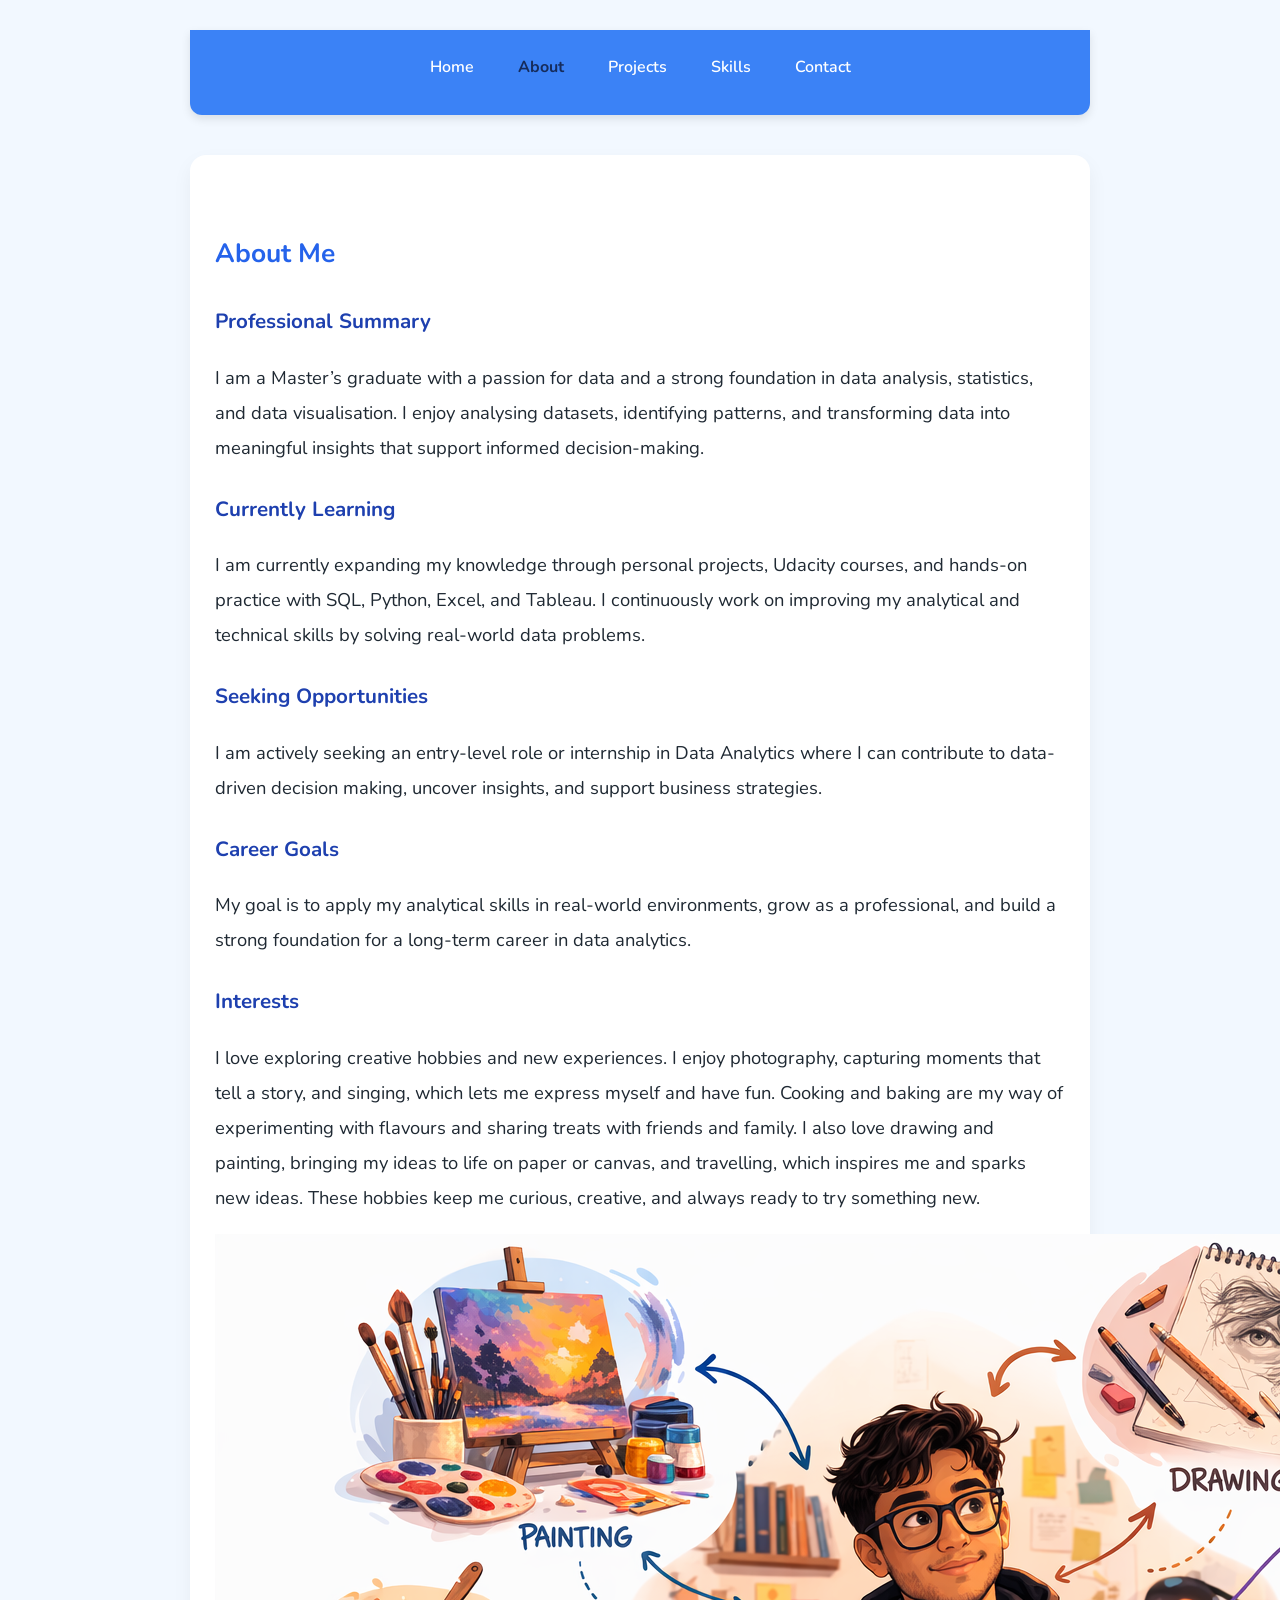
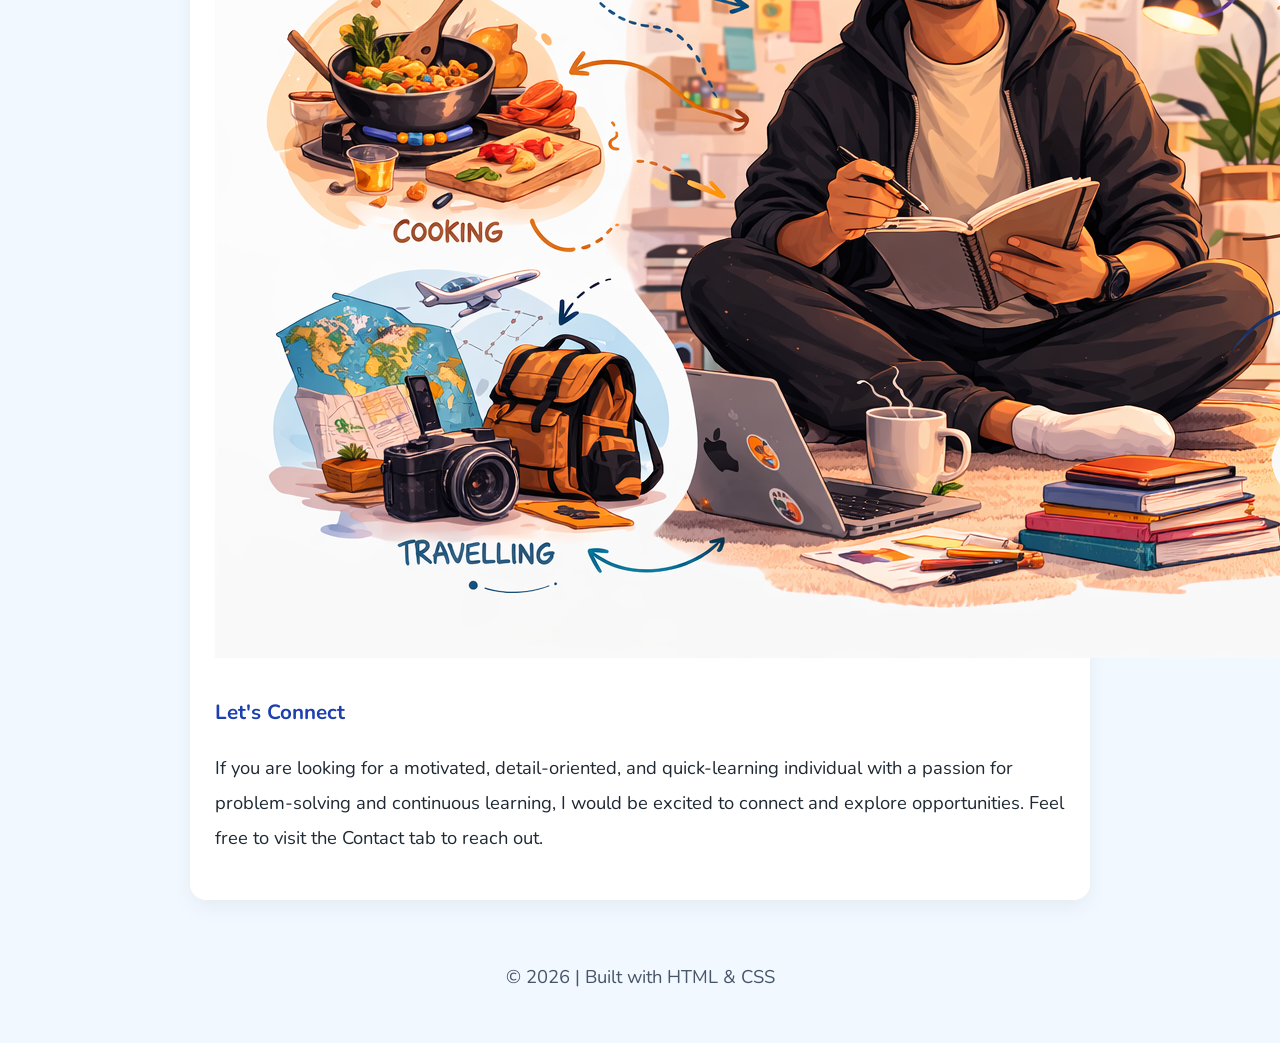
==== about.html @ 73676cb7 "Update about.html" ====
<!DOCTYPE html>
<html lang="en">
<head>
  <link rel="stylesheet" href="style.css">
  <meta charset="UTF-8">
  <title> Prakash Sivaprakasam | About Me </title>
  <meta name="viewport" content="width=device-width, initial-scale=1.0">
</head>

<body>
  <header>
    <nav class="top-nav">
      <ul>
        <li><a href="index.html">Home</a></li>
        <li><a href="about.html"class="active">About</a></li>
        <li><a href="projects.html">Projects</a></li>
        <li><a href="skills.html">Skills</a></li>
        <li><a href="contact.html">Contact</a></li>
      </ul>
    </nav>
  </header>

 <section>
    <h2>About Me</h2>
      <h3>Professional Summary</h3>
        <p>I am a Master’s graduate with a passion for data and a strong foundation in data analysis, statistics, and data visualisation. I enjoy analysing datasets, identifying patterns, and transforming data into meaningful insights that support informed decision-making.</p>

      <h3>Currently Learning</h3>
        <p>I am currently expanding my knowledge through personal projects, Udacity courses, and hands-on practice with SQL, Python, Excel, and Tableau. I continuously work on improving my analytical and technical skills by solving real-world data problems.<p>

      <h3>Seeking Opportunities</h3>
        <p>I am actively seeking an entry-level role or internship in Data Analytics where I can contribute to data-driven decision making, uncover insights, and support business strategies.<p>

      <h3>Career Goals</h3>
        <p>My goal is to apply my analytical skills in real-world environments, grow as a professional, and build a strong foundation for a long-term career in data analytics.<p>
      
      <h3>Interests</h3>
        <p>I love exploring creative hobbies and new experiences. I enjoy photography, capturing moments that tell a story, and singing, which lets me express myself and have fun. Cooking and baking are my way of experimenting with flavours and sharing treats with friends and family. I also love drawing and painting, bringing my ideas to life on paper or canvas, and travelling, which inspires me and sparks new ideas. These hobbies keep me curious, creative, and always ready to try something new.</p>
        
      <div class="about-section">
       <img src="my_hobbies.png" alt="My hobbies" class="about-img">
      </div>
      
      <h3>Let's Connect</h3>
        <p>If you are looking for a motivated, detail-oriented, and quick-learning individual with a passion for problem-solving and continuous learning, I would be excited to connect and explore opportunities. Feel free to visit the Contact tab to reach out.<p>
  </section>
  <footer>
    <p>© 2026 | Built with HTML & CSS</p>
  </footer>
</body>
</html>
---- style.css ----
/* Import a friendlier, rounded font */
@import url('https://fonts.googleapis.com/css2?family=Nunito:wght@400;600;700&display=swap');

/* Global styles */
body {
  font-family: 'Nunito', Arial, sans-serif; /* friendlier, rounded font */
  max-width: 900px;
  margin: auto;
  padding: 30px;
  line-height: 1.8; /* slightly more spacing for readability */
  font-size: 1.1rem; /* slightly bigger paragraphs */
  background-color: #f2f8ff; /* very light blue */
  color: #1f2933;
  border-radius: 8px; /* slight rounding effect */
}

.images {
  display: flex;
  justify-content: center;
  gap: 30px; /* space between images */
  margin-top: 40px;
}

.images img {
  width: 32%;        /* slightly less than 1/3 to allow spacing */
  max-width: 350px;  /* bigger than 250px */
  height: auto;      /* maintain aspect ratio */
  border-radius: 12px;
  object-fit: cover;
}

.my_hobbies-img {
    display: block;          /* puts image on its own line */
    max-width: 100%;         /* prevents image from exceeding container width */
    width: 100%;             /* scales image to container width */
    height: auto;            /* maintains aspect ratio */
    margin: 20px auto;       /* centers the image */
    border-radius: 12px;     /* optional rounded corners */
    box-shadow: 0 4px 15px rgba(0, 0, 0, 0.1); /* optional shadow */
}

/* Headings */
h1 {
  font-size: 2.8rem;
  color: #1e3a8a; /* deep blue */
}

h2 {
  color: #2563eb; /* blue */
  margin-top: 50px;
}

h3 {
  color: #1e40af;
  margin-top: 25px;
}

/* Paragraphs */
p {
  font-size: 1.15rem; /* slightly larger for readability */
  line-height: 1.9;
}

/* Sections */
section {
  background: #ffffff;
  padding: 25px;
  margin: 40px auto;   /* this centers the section */
  max-width: 1000px;   /* prevents it stretching across the page */
  border-radius: 16px;
  box-shadow: 0 8px 20px rgba(0, 0, 0, 0.05);
}

/* Horizontal line */
hr {
  border: none;
  height: 2px;
  background: #dbeafe;
  margin: 50px 0;
  border-radius: 2px; /* subtle rounding */
}

/* Links */
a {
  color: #2563eb;
  text-decoration: none;
  font-weight: 600;
}

a:hover {
  text-decoration: underline;
}

/* Footer / contact */
footer {
  text-align: center;
  margin-top: 60px;
  color: #475569;
  font-size: 1.05rem;
}

/* Top navigation - horizontal, responsive */
.top-nav {
  background-color: #3b82f6;
  padding: 15px 0;
  border-radius: 0 0 12px 12px;
  box-shadow: 0 4px 10px rgba(0,0,0,0.1);
}

.top-nav ul {
  list-style: none;
  display: flex;
  justify-content: center;
  gap: 20px; /* slightly smaller gap for responsiveness */
  margin: 0;
  padding: 0;
  flex-wrap: wrap; /* allows slight wrapping without breaking */
}

.top-nav li {
  text-align: center;
}

.top-nav a {
  position: relative;
  color: white;
  text-decoration: none;
  font-weight: 600;
  font-size: 1rem; /* slightly smaller on mobile */
  padding: 8px 12px;
  border-radius: 50px;
  transition: all 0.3s ease;
  overflow: hidden;
  z-index: 1;
  display: inline-block;
  white-space: nowrap; /* prevents text from breaking */
}

/* Bubble hover effect */
.top-nav a::before {
  content: "";
  position: absolute;
  top: 50%;
  left: 50%;
  width: 0;
  height: 0;
  background: rgba(255, 255, 255, 0.2);
  border-radius: 50%;
  transform: translate(-50%, -50%);
  transition: width 0.4s ease, height 0.4s ease;
  z-index: -1;
}

.top-nav a:hover::before {
  width: 150%;
  height: 300%;
}

/* Keep bubble color white on hover */
.top-nav a:hover {
  color: #ffffff;
}

/* Style for the active link in the navigation menu */
a.active {
    color: #162c5c;  /* Dark blue color */
    font-weight: bold; /* Optional: makes it stand out more */
    text-decoration: none; /* Optional: remove underline if any */
}

/* Mobile tweaks */
@media (max-width: 600px) {
  .top-nav a {
    font-size: 0.95rem; /* slightly smaller text */
    padding: 6px 10px;  /* slightly smaller padding */
  }

  .top-nav ul {
    gap: 12px; /* reduce spacing so tabs fit */
  }
}
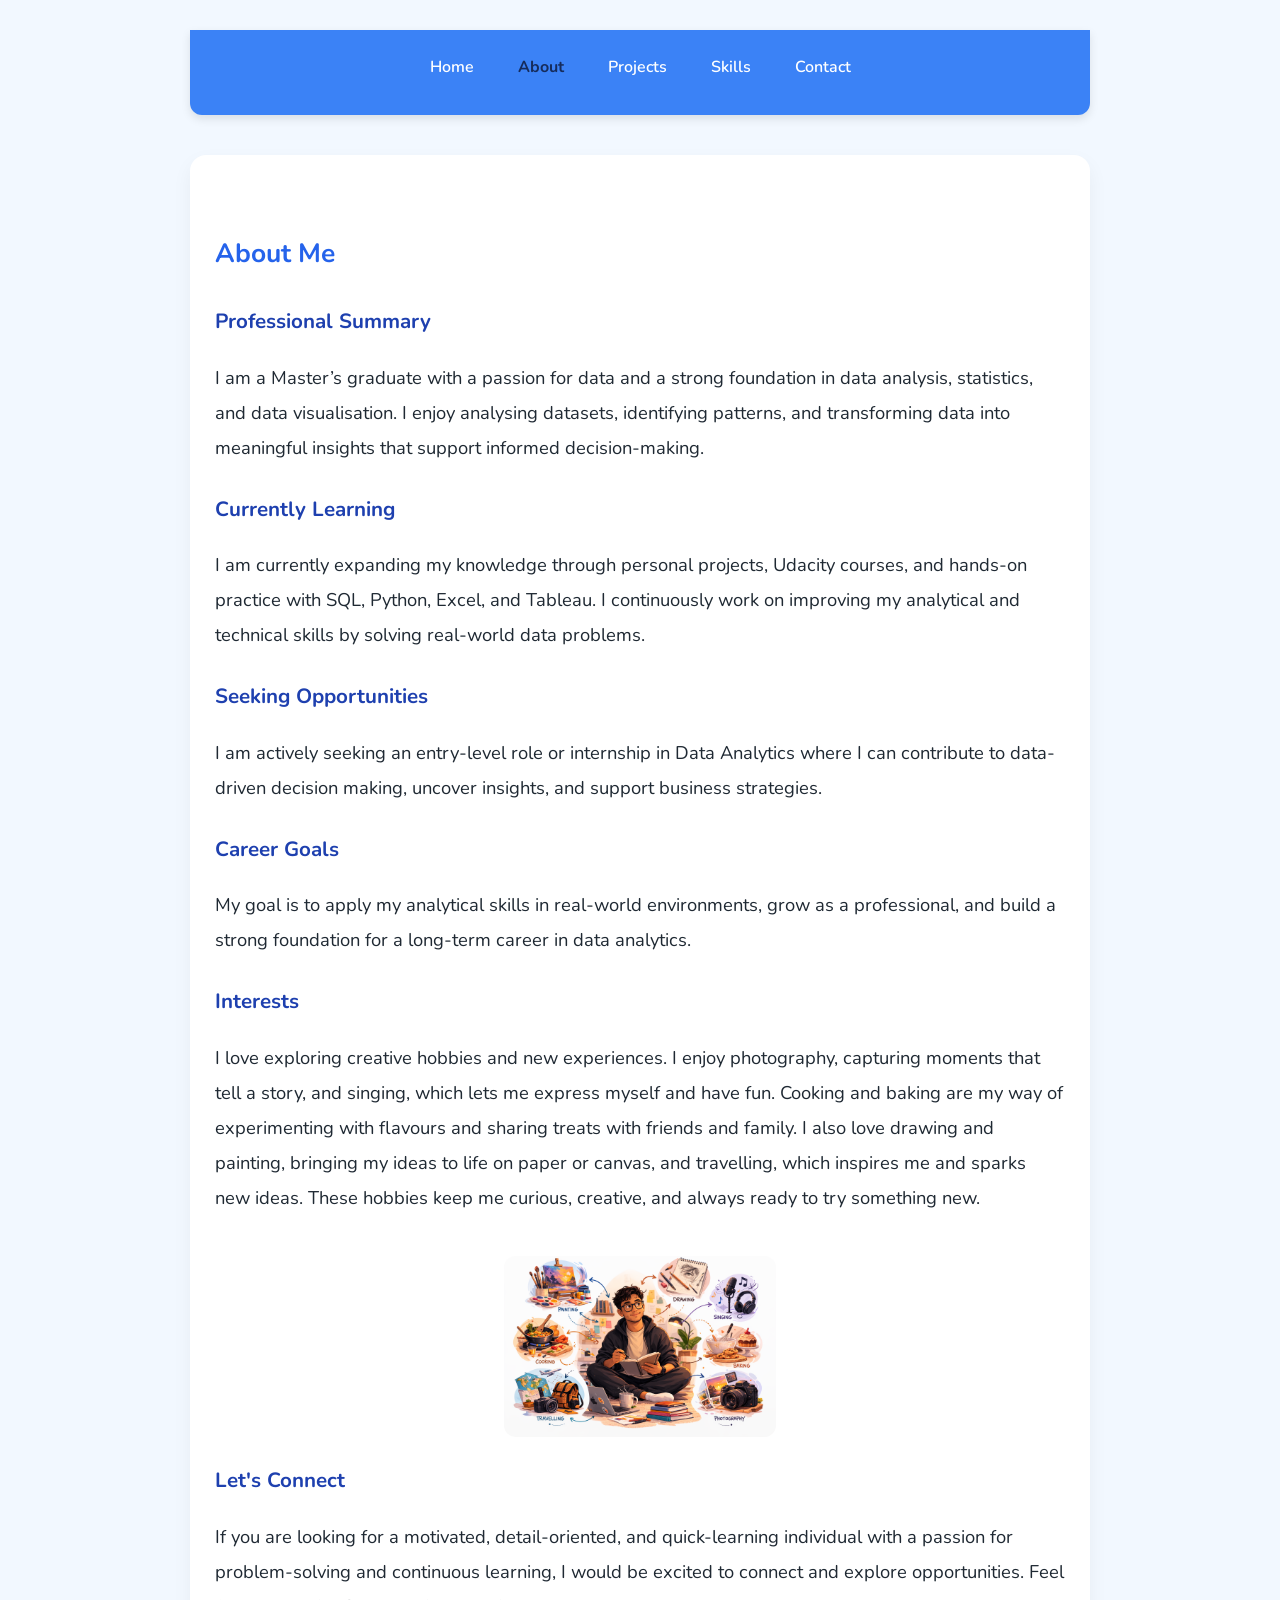
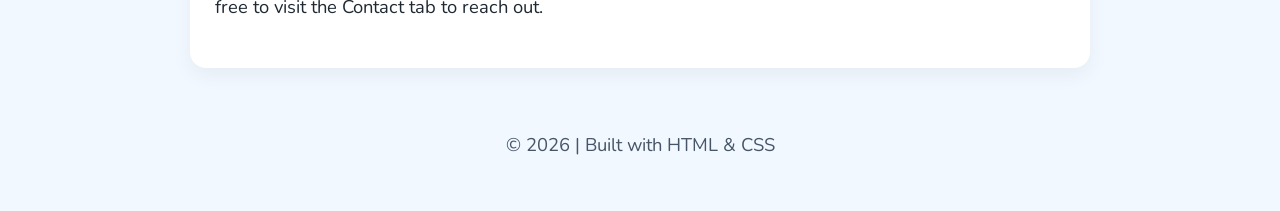
==== commit 1411629a: "Update about.html" ====
--- a/about.html
+++ b/about.html
@@ -38,7 +38,7 @@
       <h3>Interests</h3>
         <p>I love exploring creative hobbies and new experiences. I enjoy photography, capturing moments that tell a story, and singing, which lets me express myself and have fun. Cooking and baking are my way of experimenting with flavours and sharing treats with friends and family. I also love drawing and painting, bringing my ideas to life on paper or canvas, and travelling, which inspires me and sparks new ideas. These hobbies keep me curious, creative, and always ready to try something new.</p>
         
-      <div class="about-section">
+      <div class="images">
        <img src="my_hobbies.png" alt="My hobbies" class="about-img">
       </div>
       
--- a/style.css
+++ b/style.css
@@ -30,13 +30,14 @@
 }
 
 .my_hobbies-img {
-    display: block;          /* puts image on its own line */
-    max-width: 100%;         /* prevents image from exceeding container width */
-    width: 100%;             /* scales image to container width */
-    height: auto;            /* maintains aspect ratio */
-    margin: 20px auto;       /* centers the image */
-    border-radius: 12px;     /* optional rounded corners */
-    box-shadow: 0 4px 15px rgba(0, 0, 0, 0.1); /* optional shadow */
+    display: block;
+    width: 90%;           /* takes most of the section width */
+    max-width: none;      /* removes restrictive max-width */
+    height: auto;         /* preserves aspect ratio */
+    margin: 30px auto;    /* centers image with spacing */
+    border-radius: 12px;
+    box-shadow: 0 4px 15px rgba(0, 0, 0, 0.1);
+    object-fit: contain;  /* ensures the full image fits */
 }
 
 /* Headings */
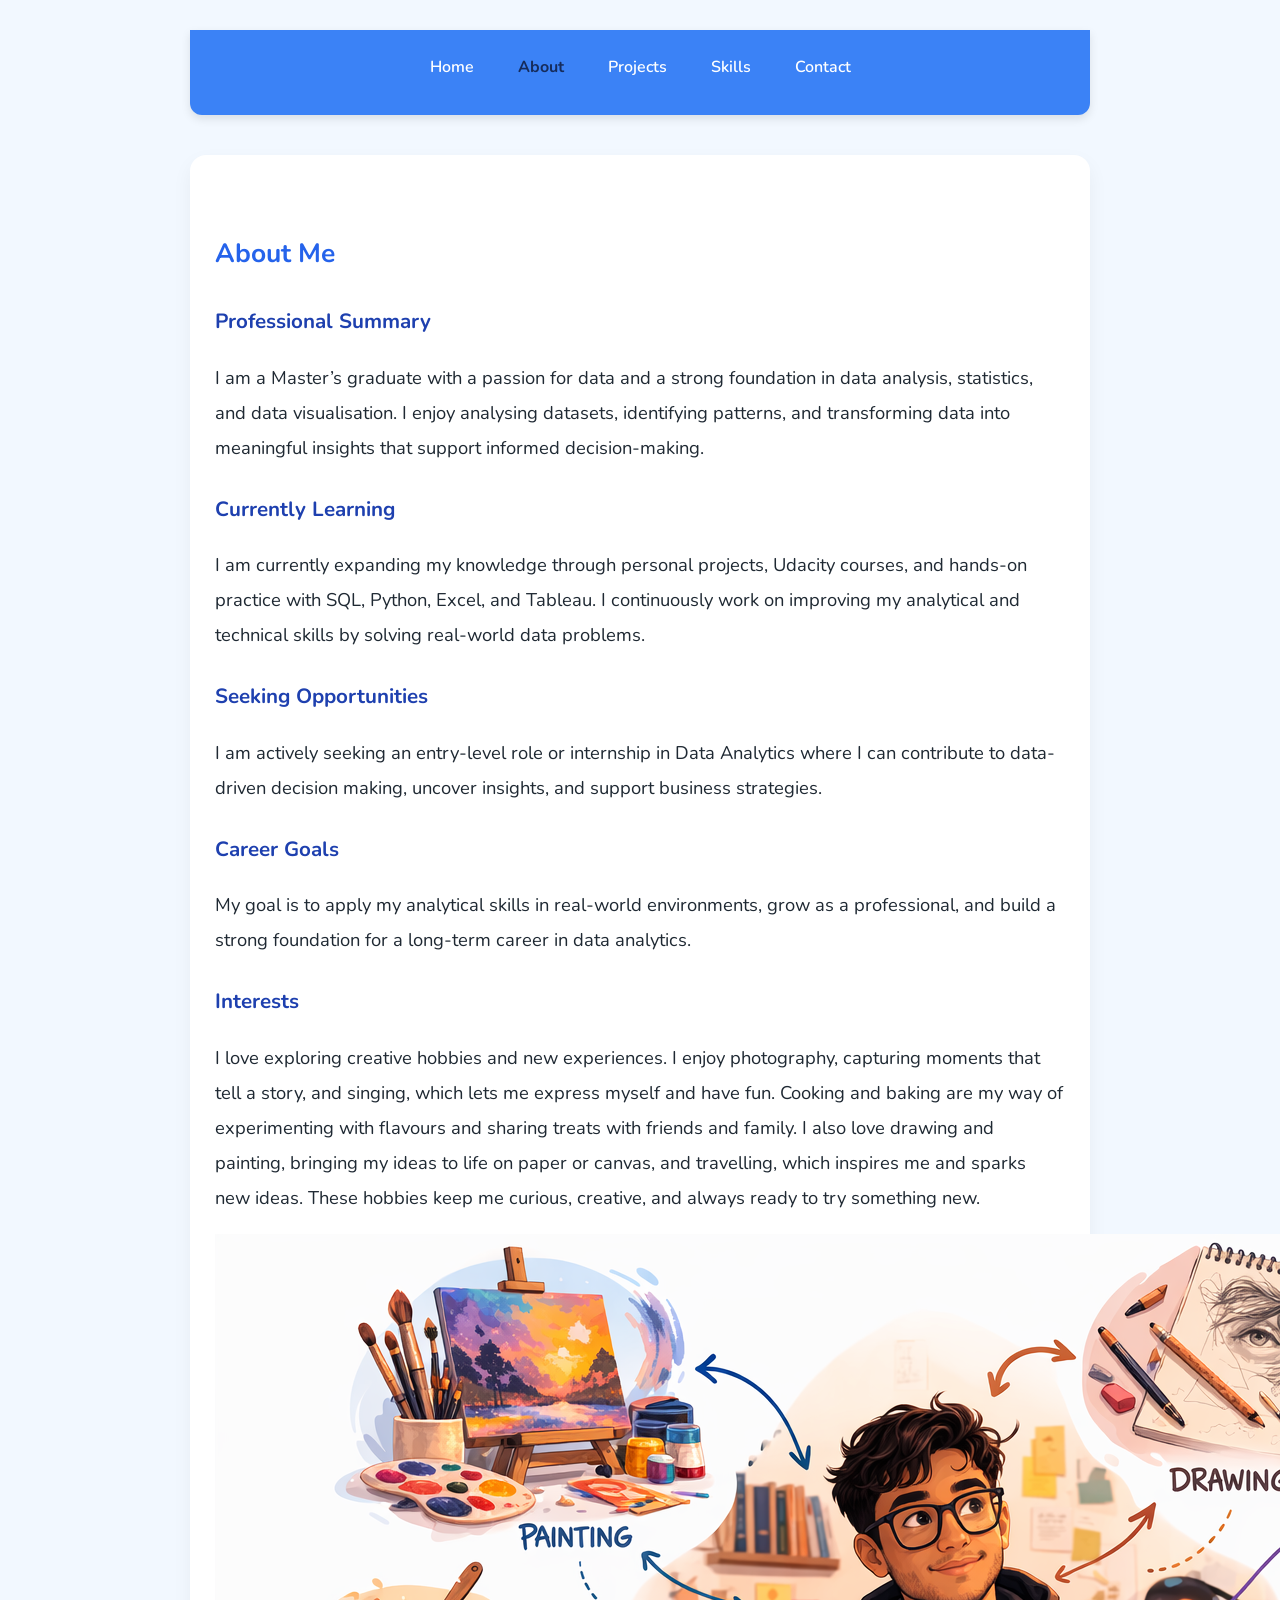
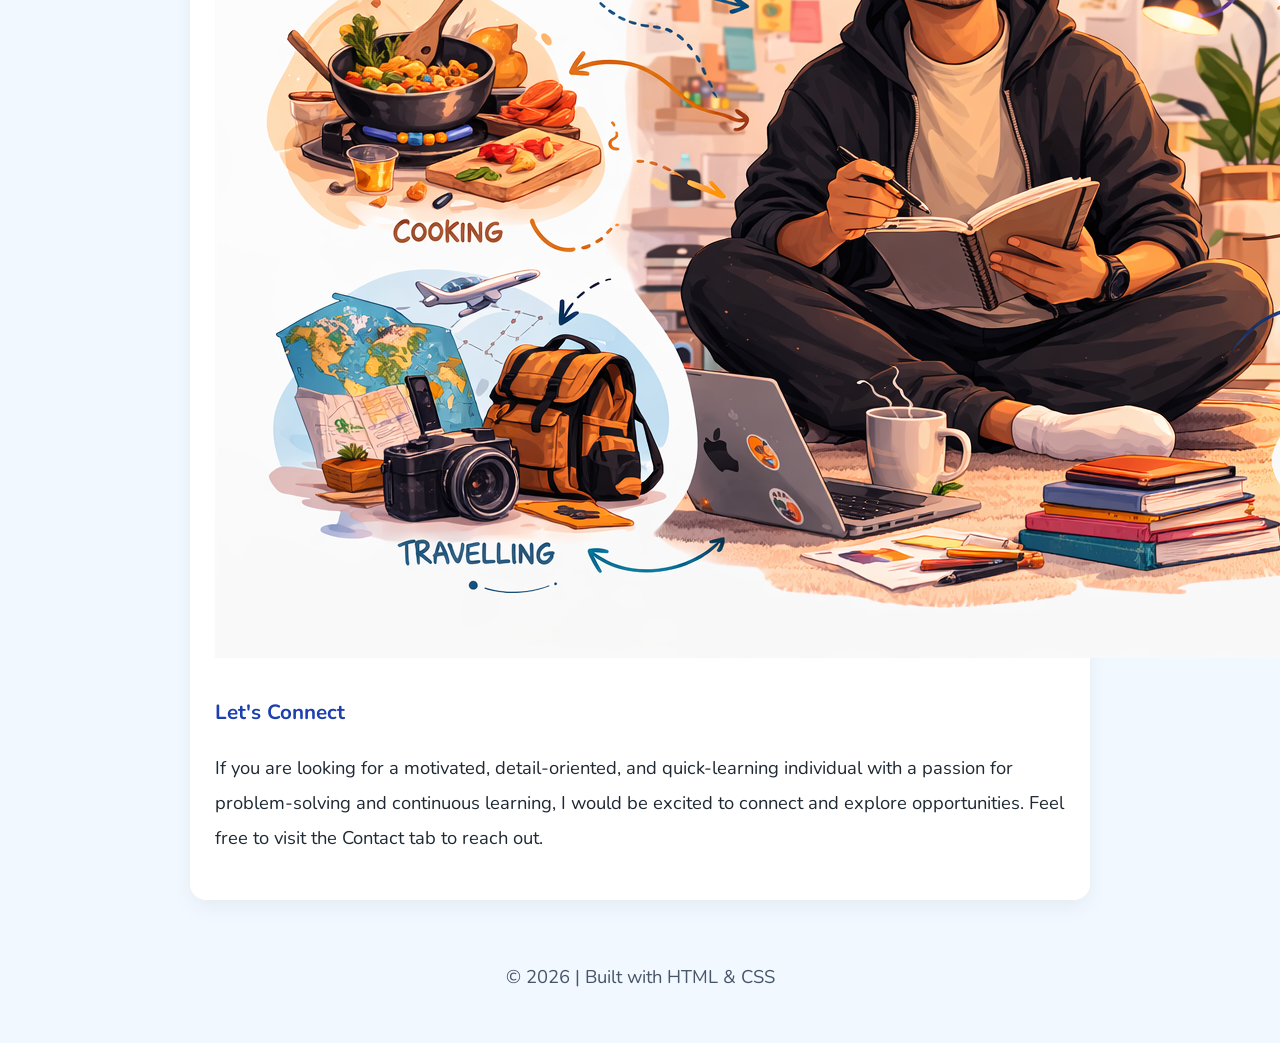
==== commit 4f6a916c: "Update about.html" ====
--- a/about.html
+++ b/about.html
@@ -37,11 +37,9 @@
       
       <h3>Interests</h3>
         <p>I love exploring creative hobbies and new experiences. I enjoy photography, capturing moments that tell a story, and singing, which lets me express myself and have fun. Cooking and baking are my way of experimenting with flavours and sharing treats with friends and family. I also love drawing and painting, bringing my ideas to life on paper or canvas, and travelling, which inspires me and sparks new ideas. These hobbies keep me curious, creative, and always ready to try something new.</p>
-        
-      <div class="images">
-       <img src="my_hobbies.png" alt="My hobbies" class="about-img">
-      </div>
-      
+       
+      <img src="my_hobbies.png" alt="My hobbies" class="about-img">
+   
       <h3>Let's Connect</h3>
         <p>If you are looking for a motivated, detail-oriented, and quick-learning individual with a passion for problem-solving and continuous learning, I would be excited to connect and explore opportunities. Feel free to visit the Contact tab to reach out.<p>
   </section>
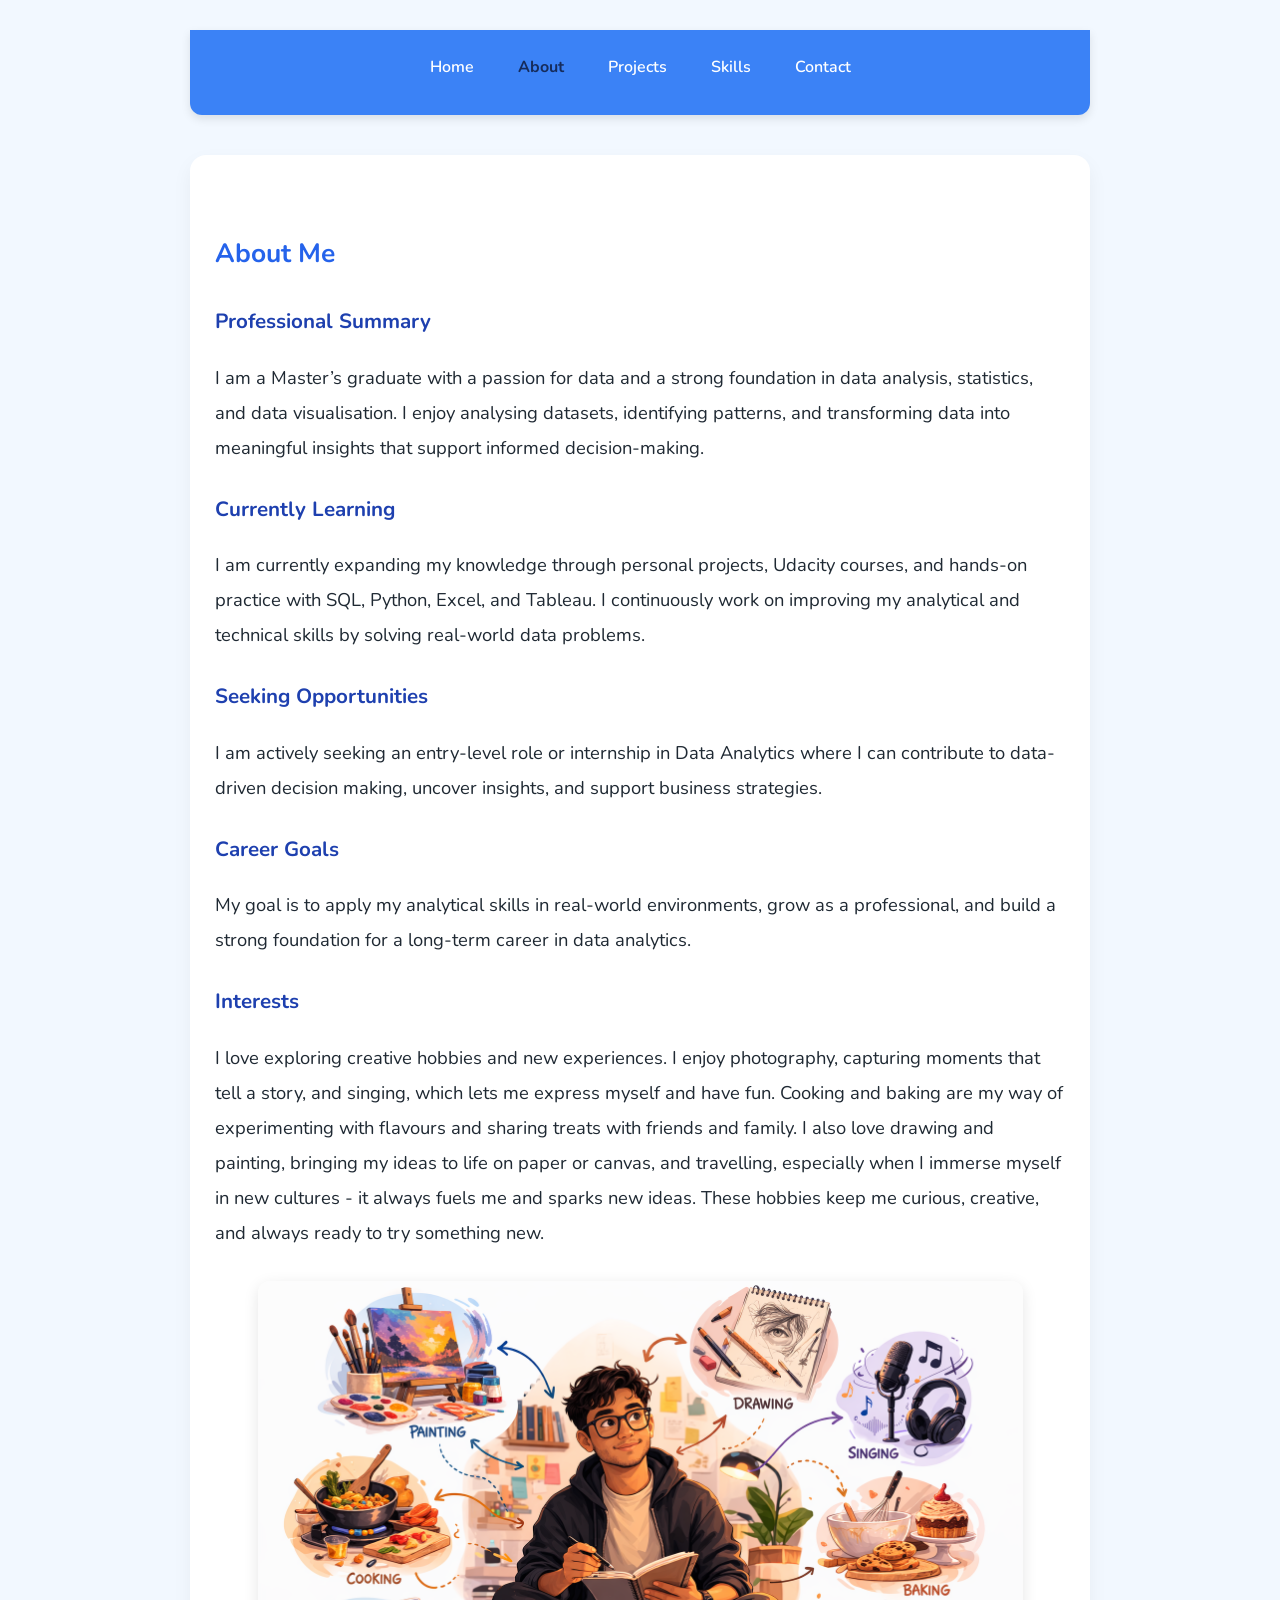
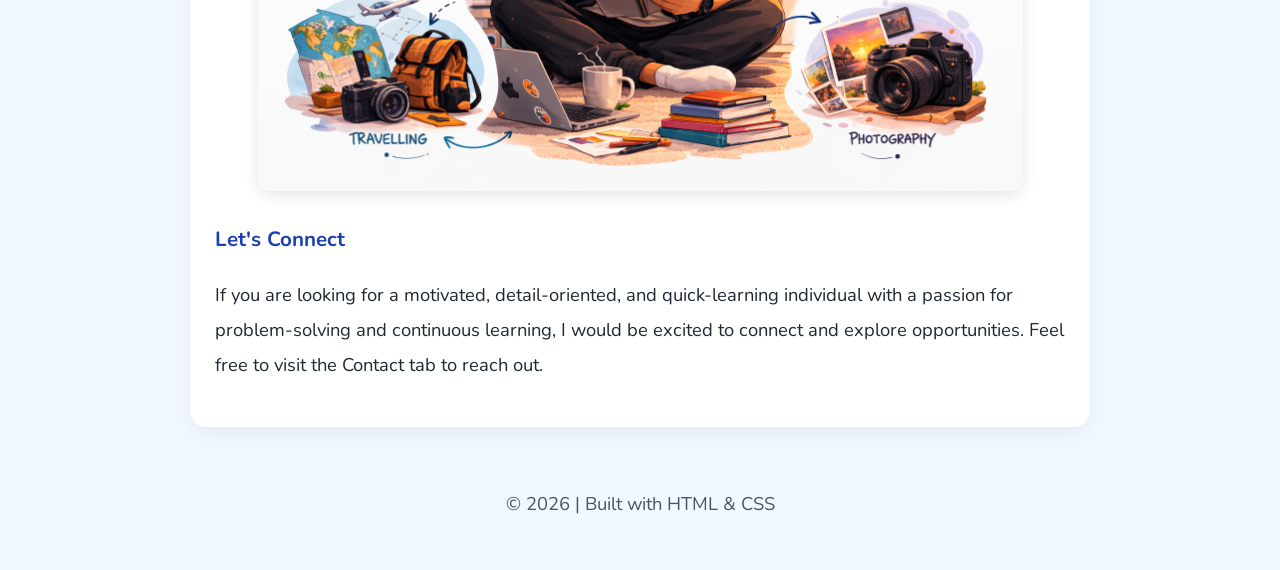
==== commit 9579f239: "Update about.html" ====
--- a/about.html
+++ b/about.html
@@ -36,7 +36,7 @@
         <p>My goal is to apply my analytical skills in real-world environments, grow as a professional, and build a strong foundation for a long-term career in data analytics.<p>
       
       <h3>Interests</h3>
-        <p>I love exploring creative hobbies and new experiences. I enjoy photography, capturing moments that tell a story, and singing, which lets me express myself and have fun. Cooking and baking are my way of experimenting with flavours and sharing treats with friends and family. I also love drawing and painting, bringing my ideas to life on paper or canvas, and travelling, which inspires me and sparks new ideas. These hobbies keep me curious, creative, and always ready to try something new.</p>
+        <p>I love exploring creative hobbies and new experiences. I enjoy photography, capturing moments that tell a story, and singing, which lets me express myself and have fun. Cooking and baking are my way of experimenting with flavours and sharing treats with friends and family. I also love drawing and painting, bringing my ideas to life on paper or canvas, and travelling, especially when I immerse myself in new cultures - it always fuels me and sparks new ideas. These hobbies keep me curious, creative, and always ready to try something new.</p>
        
       <img src="my_hobbies.png" alt="My hobbies" class="about-img">
    
--- a/style.css
+++ b/style.css
@@ -27,17 +27,39 @@
   height: auto;      /* maintain aspect ratio */
   border-radius: 12px;
   object-fit: cover;
-}
-
-.my_hobbies-img {
+  box-shadow: 0 4px 15px rgba(0,0,0,0.1);
+}
+
+.about-img {
     display: block;
-    width: 90%;           /* takes most of the section width */
-    max-width: none;      /* removes restrictive max-width */
-    height: auto;         /* preserves aspect ratio */
-    margin: 30px auto;    /* centers image with spacing */
+    width: 90%;           /* adjust as needed */
+    max-width: none;      /* allows image to grow */
+    height: auto;
+    margin: 30px auto;    /* centers image */
     border-radius: 12px;
-    box-shadow: 0 4px 15px rgba(0, 0, 0, 0.1);
-    object-fit: contain;  /* ensures the full image fits */
+    box-shadow: 0 4px 15px rgba(0,0,0,0.1);
+    object-fit: contain;
+}
+.contact-img {
+    display: block;
+    width: 60%;           /* scales image to 90% of container */
+    max-width: 100%;       /* ensures it doesn’t overflow container */
+    height: auto;          /* maintains aspect ratio */
+    margin: 30px auto;     /* centers the image */
+    border-radius: 12px;
+    box-shadow: 0 4px 15px rgba(0,0,0,0.1);
+    object-fit: contain;   /* scales image without cropping */
+}
+
+.skills-img {
+    display: block;
+    width: 60%;           /* scales image to 90% of container */
+    max-width: 100%;       /* ensures it doesn’t overflow container */
+    height: auto;          /* maintains aspect ratio */
+    margin: 30px auto;     /* centers the image */
+    border-radius: 12px;
+    box-shadow: 0 4px 15px rgba(0,0,0,0.1);
+    object-fit: contain;   /* scales image without cropping */
 }
 
 /* Headings */
@@ -54,6 +76,11 @@
 h3 {
   color: #1e40af;
   margin-top: 25px;
+}
+
+h4 {
+  color: #3b82f6;   /* lighter blue to follow the hierarchy */
+  margin-top: 15px;
 }
 
 /* Paragraphs */
@@ -169,6 +196,10 @@
     text-decoration: none; /* Optional: remove underline if any */
 }
 
+html {
+  overflow-y: scroll;
+}
+
 /* Mobile tweaks */
 @media (max-width: 600px) {
   .top-nav a {
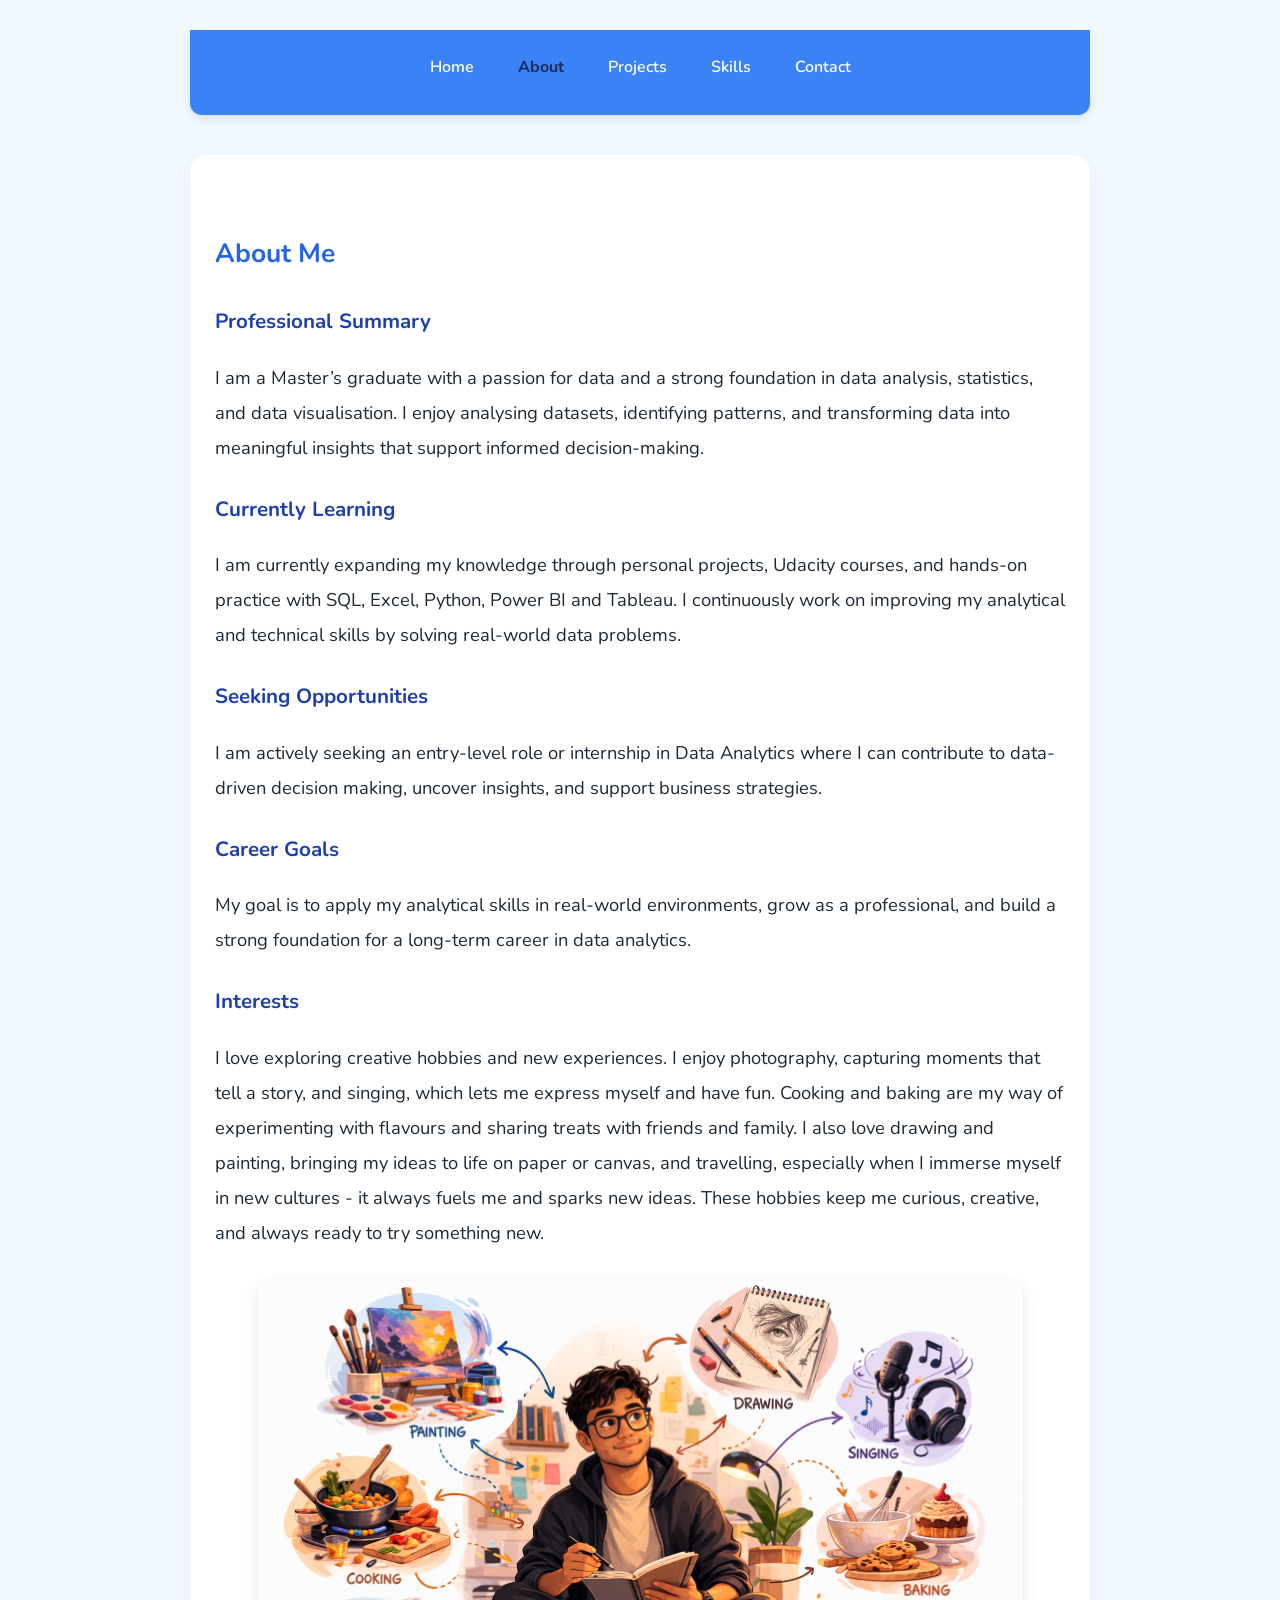
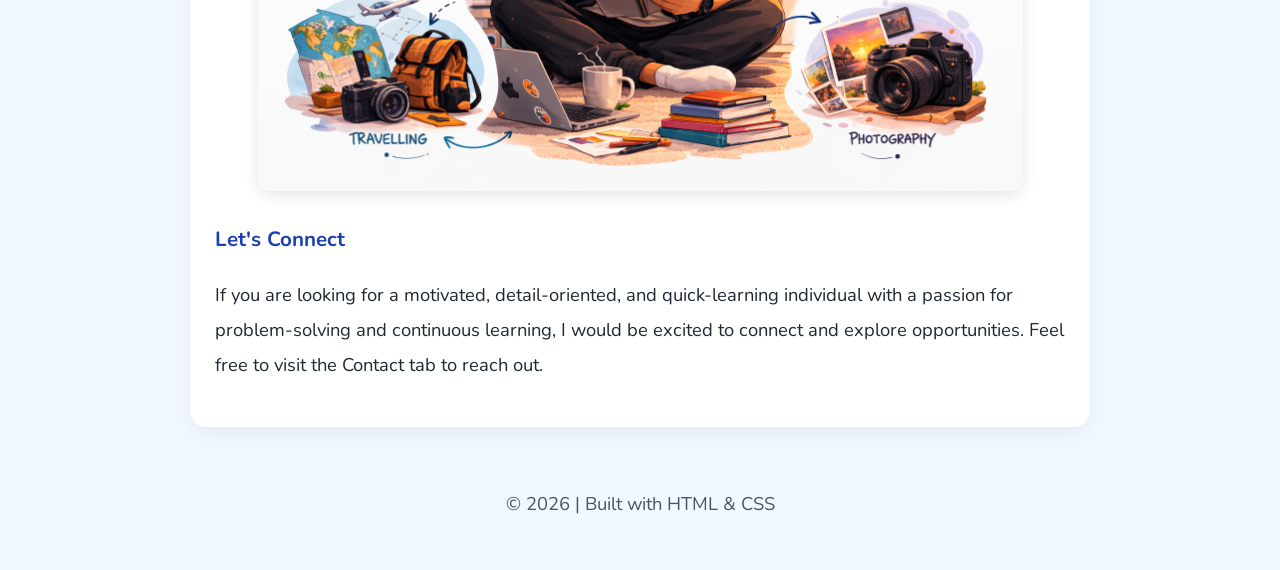
==== commit 106baf12: "Add Power BI to currently learning section Updated the list of tools in the learning section to incl" ====
--- a/about.html
+++ b/about.html
@@ -27,7 +27,7 @@
         <p>I am a Master’s graduate with a passion for data and a strong foundation in data analysis, statistics, and data visualisation. I enjoy analysing datasets, identifying patterns, and transforming data into meaningful insights that support informed decision-making.</p>
 
       <h3>Currently Learning</h3>
-        <p>I am currently expanding my knowledge through personal projects, Udacity courses, and hands-on practice with SQL, Python, Excel, and Tableau. I continuously work on improving my analytical and technical skills by solving real-world data problems.<p>
+        <p>I am currently expanding my knowledge through personal projects, Udacity courses, and hands-on practice with SQL, Excel, Python, Power BI and Tableau. I continuously work on improving my analytical and technical skills by solving real-world data problems.<p>
 
       <h3>Seeking Opportunities</h3>
         <p>I am actively seeking an entry-level role or internship in Data Analytics where I can contribute to data-driven decision making, uncover insights, and support business strategies.<p>
--- a/style.css
+++ b/style.css
@@ -113,6 +113,8 @@
   color: #2563eb;
   text-decoration: none;
   font-weight: 600;
+  word-break: break-word;   /* Break long words/URLs */
+  overflow-wrap: anywhere;  /* Ensures even very long words wrap */
 }
 
 a:hover {
@@ -211,3 +213,14 @@
     gap: 12px; /* reduce spacing so tabs fit */
   }
 }
+
+section ul {
+    padding: 0;
+    margin: 0;
+    list-style: none;
+}
+
+section ul li {
+    word-wrap: break-word;    /* wrap long content */
+    overflow-wrap: anywhere;   /* extra safety for long URLs */
+}
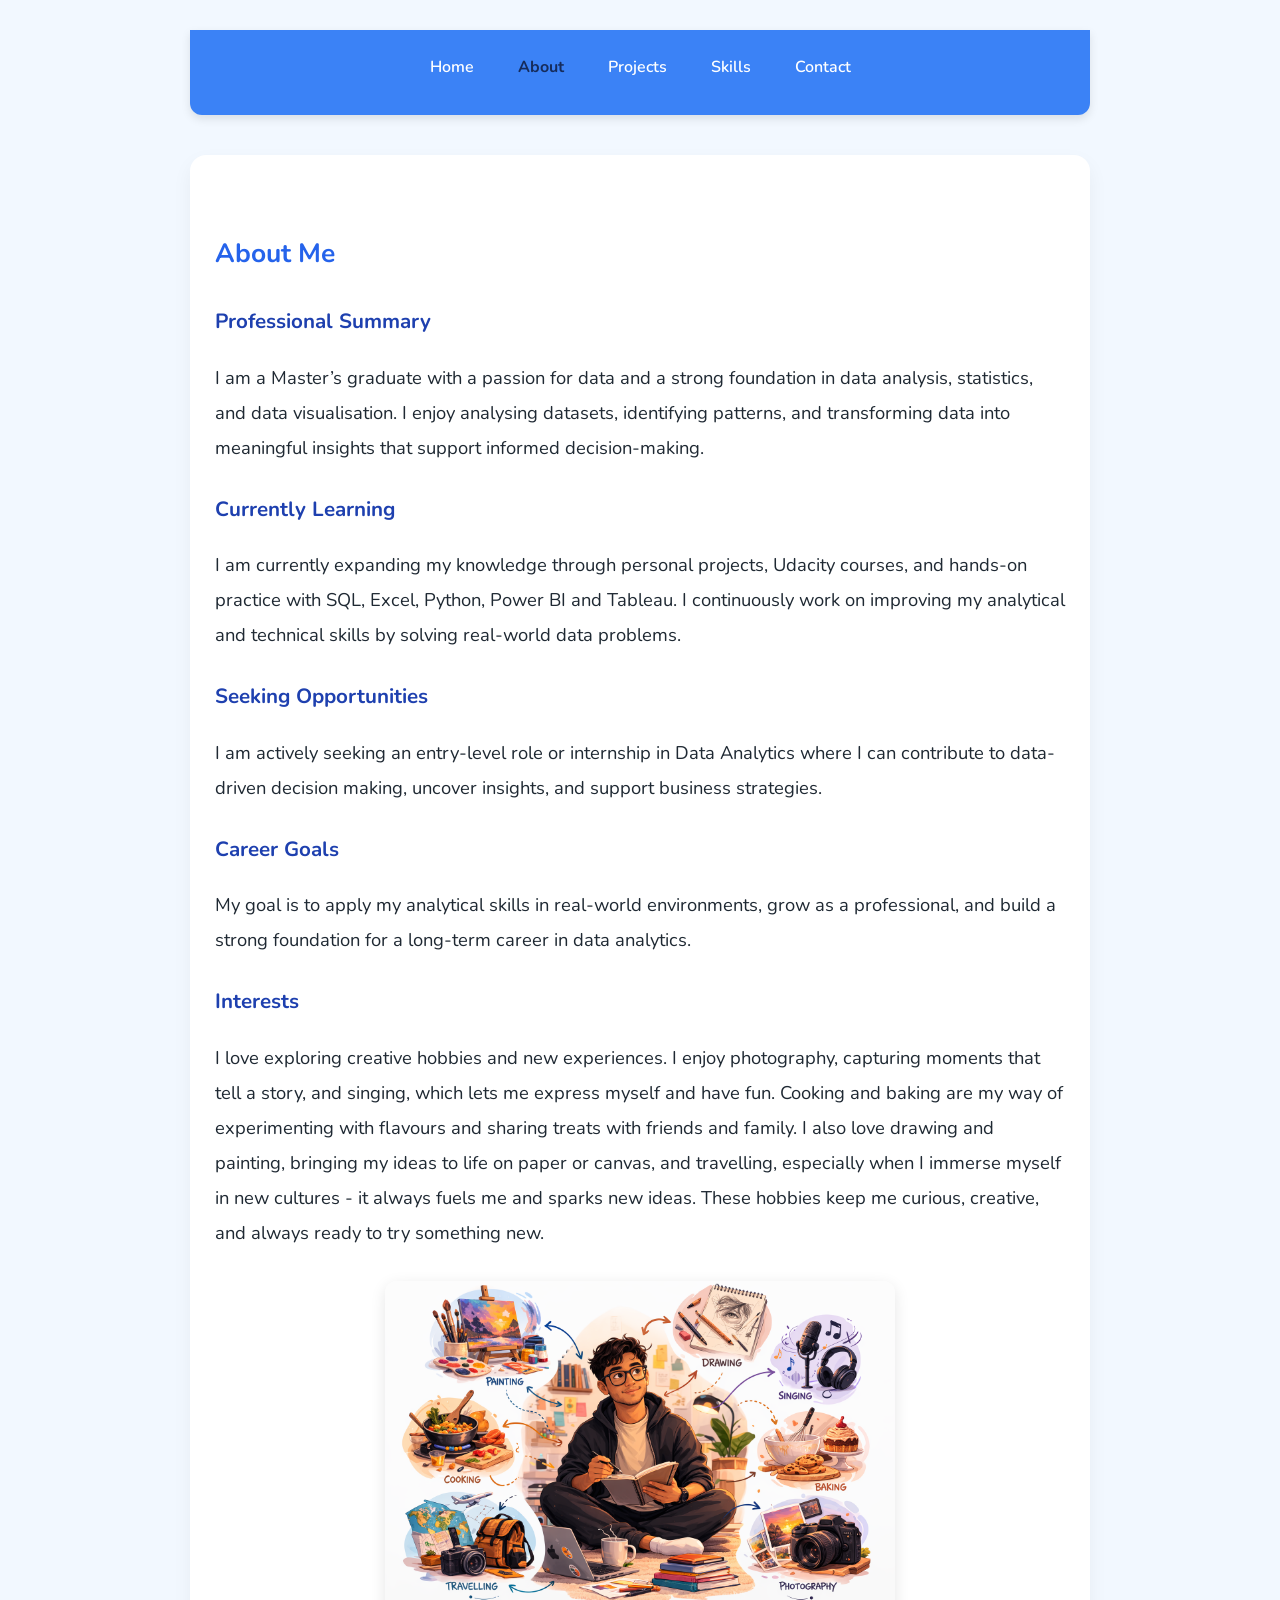
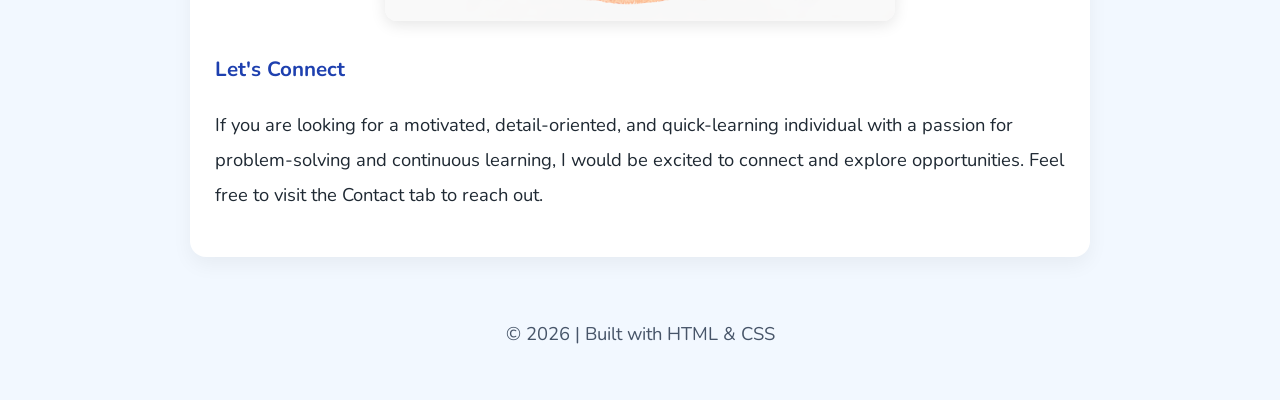
==== commit 0f050d44: "Update image class for hobbies section" ====
--- a/about.html
+++ b/about.html
@@ -38,7 +38,7 @@
       <h3>Interests</h3>
         <p>I love exploring creative hobbies and new experiences. I enjoy photography, capturing moments that tell a story, and singing, which lets me express myself and have fun. Cooking and baking are my way of experimenting with flavours and sharing treats with friends and family. I also love drawing and painting, bringing my ideas to life on paper or canvas, and travelling, especially when I immerse myself in new cultures - it always fuels me and sparks new ideas. These hobbies keep me curious, creative, and always ready to try something new.</p>
        
-      <img src="my_hobbies.png" alt="My hobbies" class="about-img">
+      <img src="images/my_hobbies.png" alt="My hobbies" class="pictures-img">
    
       <h3>Let's Connect</h3>
         <p>If you are looking for a motivated, detail-oriented, and quick-learning individual with a passion for problem-solving and continuous learning, I would be excited to connect and explore opportunities. Feel free to visit the Contact tab to reach out.<p>
--- a/style.css
+++ b/style.css
@@ -30,28 +30,7 @@
   box-shadow: 0 4px 15px rgba(0,0,0,0.1);
 }
 
-.about-img {
-    display: block;
-    width: 90%;           /* adjust as needed */
-    max-width: none;      /* allows image to grow */
-    height: auto;
-    margin: 30px auto;    /* centers image */
-    border-radius: 12px;
-    box-shadow: 0 4px 15px rgba(0,0,0,0.1);
-    object-fit: contain;
-}
-.contact-img {
-    display: block;
-    width: 60%;           /* scales image to 90% of container */
-    max-width: 100%;       /* ensures it doesn’t overflow container */
-    height: auto;          /* maintains aspect ratio */
-    margin: 30px auto;     /* centers the image */
-    border-radius: 12px;
-    box-shadow: 0 4px 15px rgba(0,0,0,0.1);
-    object-fit: contain;   /* scales image without cropping */
-}
-
-.skills-img {
+.pictures-img {
     display: block;
     width: 60%;           /* scales image to 90% of container */
     max-width: 100%;       /* ensures it doesn’t overflow container */
@@ -202,6 +181,11 @@
   overflow-y: scroll;
 }
 
+ul {
+  list-style-type: disc;
+  padding-left: 20px;
+}
+
 /* Mobile tweaks */
 @media (max-width: 600px) {
   .top-nav a {
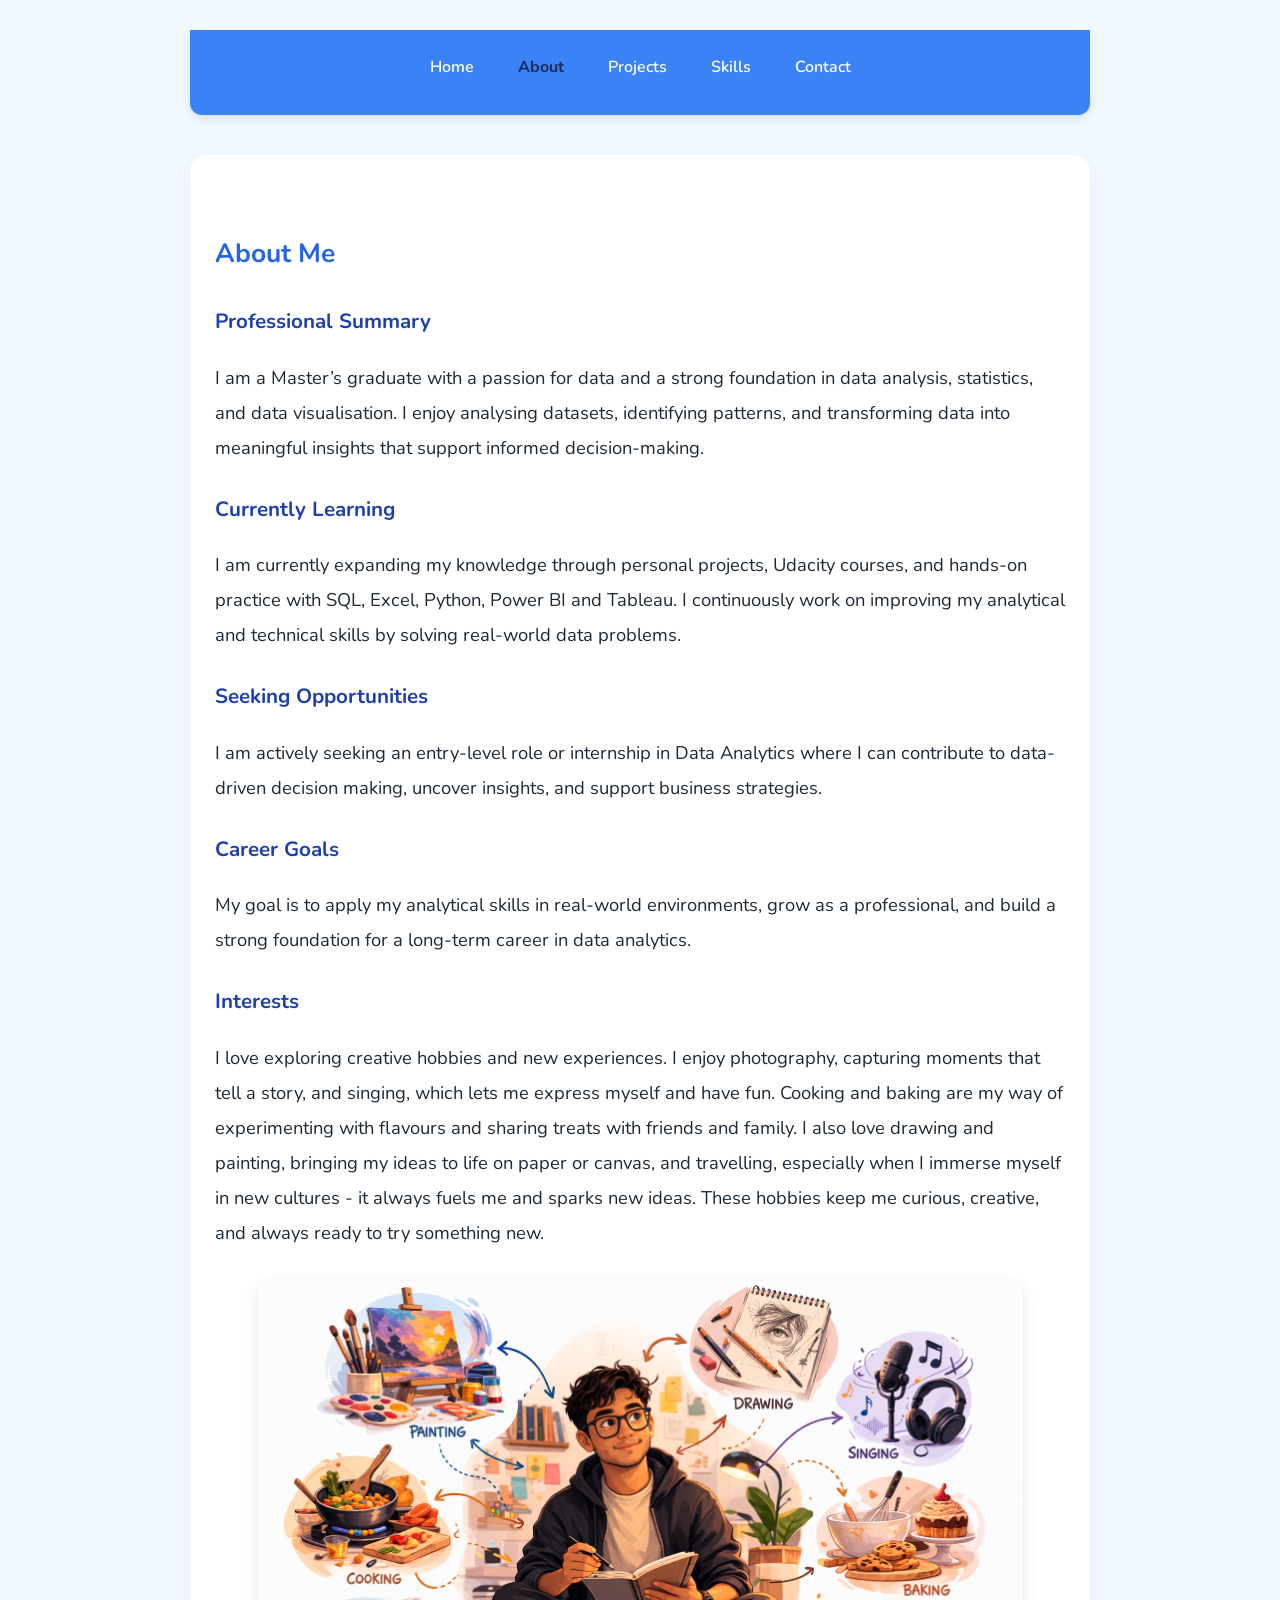
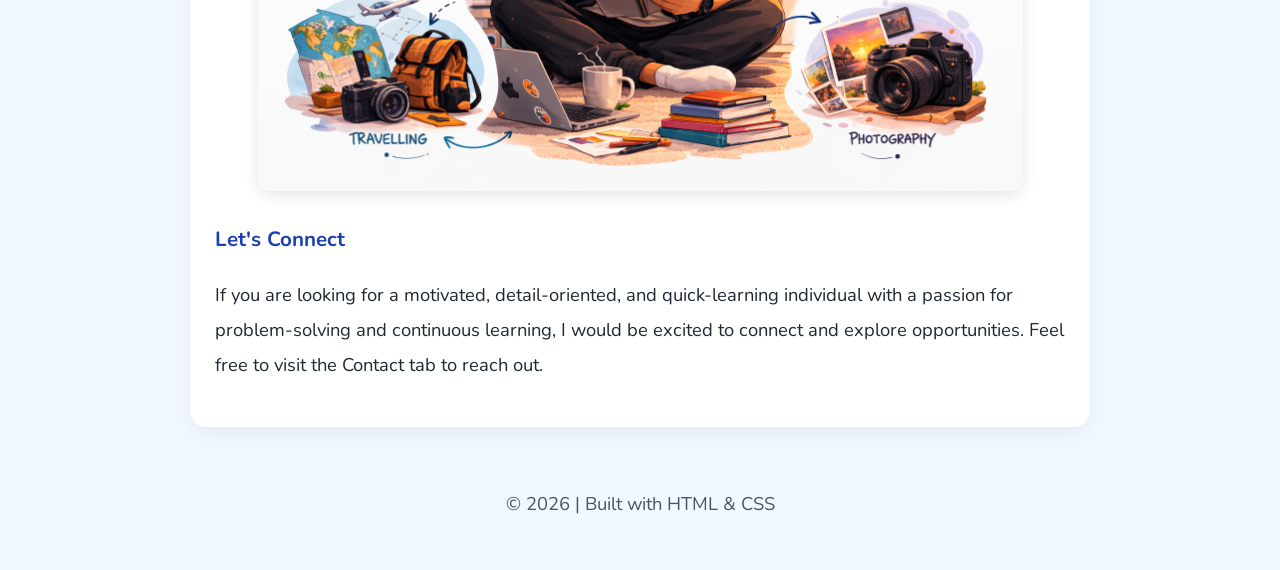
==== commit 80161f87: "Update image class in about.html" ====
--- a/about.html
+++ b/about.html
@@ -38,7 +38,7 @@
       <h3>Interests</h3>
         <p>I love exploring creative hobbies and new experiences. I enjoy photography, capturing moments that tell a story, and singing, which lets me express myself and have fun. Cooking and baking are my way of experimenting with flavours and sharing treats with friends and family. I also love drawing and painting, bringing my ideas to life on paper or canvas, and travelling, especially when I immerse myself in new cultures - it always fuels me and sparks new ideas. These hobbies keep me curious, creative, and always ready to try something new.</p>
        
-      <img src="images/my_hobbies.png" alt="My hobbies" class="pictures-img">
+      <img src="images/my_hobbies.png" alt="My hobbies" class="about-img">
    
       <h3>Let's Connect</h3>
         <p>If you are looking for a motivated, detail-oriented, and quick-learning individual with a passion for problem-solving and continuous learning, I would be excited to connect and explore opportunities. Feel free to visit the Contact tab to reach out.<p>
--- a/style.css
+++ b/style.css
@@ -30,7 +30,17 @@
   box-shadow: 0 4px 15px rgba(0,0,0,0.1);
 }
 
-.pictures-img {
+.about-img {
+    display: block;
+    width: 90%;           /* adjust as needed */
+    max-width: none;      /* allows image to grow */
+    height: auto;
+    margin: 30px auto;    /* centers image */
+    border-radius: 12px;
+    box-shadow: 0 4px 15px rgba(0,0,0,0.1);
+    object-fit: contain;
+}
+.contact-img {
     display: block;
     width: 60%;           /* scales image to 90% of container */
     max-width: 100%;       /* ensures it doesn’t overflow container */
@@ -39,6 +49,28 @@
     border-radius: 12px;
     box-shadow: 0 4px 15px rgba(0,0,0,0.1);
     object-fit: contain;   /* scales image without cropping */
+}
+
+.skills-img {
+    display: block;
+    width: 60%;           /* scales image to 90% of container */
+    max-width: 100%;       /* ensures it doesn’t overflow container */
+    height: auto;          /* maintains aspect ratio */
+    margin: 30px auto;     /* centers the image */
+    border-radius: 12px;
+    box-shadow: 0 4px 15px rgba(0,0,0,0.1);
+    object-fit: contain;   /* scales image without cropping */
+}
+
+.projects-img {
+    display: block;
+    width: 90%;           /* adjust as needed */
+    max-width: none;      /* allows image to grow */
+    height: auto;
+    margin: 30px auto;    /* centers image */
+    border-radius: 12px;
+    box-shadow: 0 4px 15px rgba(0,0,0,0.1);
+    object-fit: contain;
 }
 
 /* Headings */
@@ -181,11 +213,6 @@
   overflow-y: scroll;
 }
 
-ul {
-  list-style-type: disc;
-  padding-left: 20px;
-}
-
 /* Mobile tweaks */
 @media (max-width: 600px) {
   .top-nav a {
